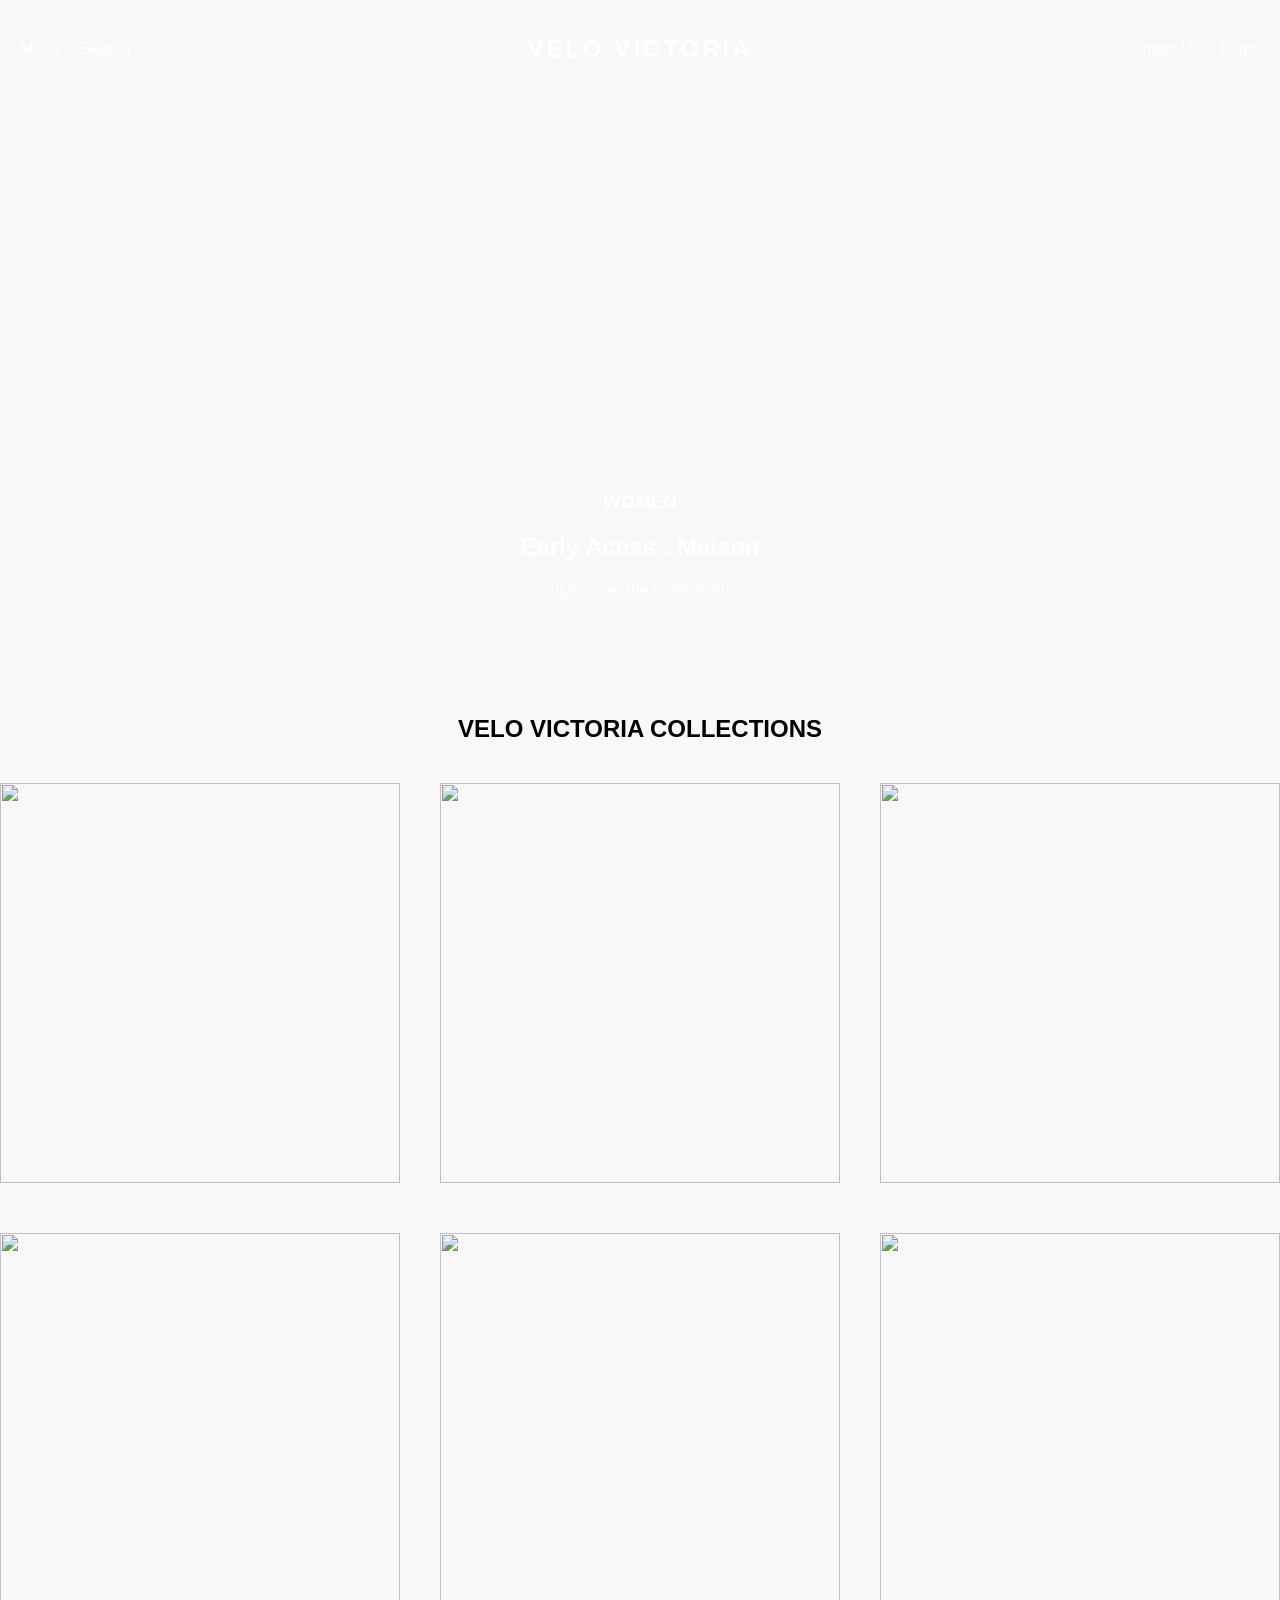
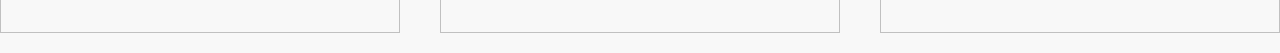
==== html/index.html @ 43c8db81 "adding Velo-victoria intial Html files" ====
<!DOCTYPE html>
<html lang="en">
<head>
  <meta charset="UTF-8">
  <meta name="viewport" content="width=device-width, initial-scale=1.0">
  <title>Velo Victoria</title>
  <link rel="stylesheet" href="../css/style.css">
</head>

<body>
  <nav>
    
    <div class="left">
      <a href="menu.html">Menu</a>
      <a href="search.html">Search</a>
    </div>

    <h1 class="logo">VELO VICTORIA</h1>

    <div class="right">
      <a href="contact.html">Contact Us</a>
      <a href="login.html">Login</a>
    </div>
    
  </nav>
    <div class="hero">
        <section class="hero-text">
       
        <h3> WOMEN</h3>
        <h2>Early Acess : Maison</h2>
        <div class="discover">
        <a href="collection.html" >[Discover the collection]</a>
        </div>
        </section>
    </div>
        <section class="collections">
        <h1>VELO VICTORIA COLLECTIONS</h1>
        <div class="items">
        
        <img src="../pictures/bag.jpg" alt=""> 
        <img src="../pictures/perfume.jpg" alt="">
        <img src="../pictures/sunglasses.jpg" alt="">
        
      
        
        <img src="../pictures/belt.jpg" alt="">
        <img src="../pictures/jewellery.jpg" alt="">
        <img src="../pictures/watch.jpg" alt="">
        
        </div>
        </section>



</body>
</html>
---- css/style.css ----
body {
  margin: 0;
  font-family: Arial, sans-serif;
}

nav {
  position: absolute;
  top: 20px;
  width: 100%;
  display: flex;
  align-items: center;
  padding: 0px;
  z-index: 100;
  margin-top: 20px;
  
}



.left {
  display: flex;
  gap: 20px;
  margin-left: 20px;
}


.right {
  margin-left: 90px;
  display: flex;
  gap: 20px;
  margin-right: 20px;
}

nav a {
  text-decoration: none;
  color: white;
  font-size: 16px;
  
}


.logo {
  position: absolute;
  left: 50%;
  transform: translateX(-50%);
  color: white;
  letter-spacing: 3px;
}
.navcolor:hover{
  color: black;
}

.hero {

  position: relative;
  height: 75vh;
  background-image: url('../pictures/model.jpg');
  background-size: cover;
  background-position: center 30%;  
  background-repeat: no-repeat;
}
.hero-text {
  position: absolute;
  top: 70%;           
  left: 50%;
  transform: translateX(-50%);
  text-align: center;
  color: white;
}
.collections{
  display: flex;
    flex-direction: column;
    align-items: center;
}
.collections h1{
   
    text-align: center;
    width: 100%;
    margin: 100%;
    margin: 40px 0;
}
.items{
    display: flex;
    justify-content: space-between;
    gap: 30px;
    flex-wrap: wrap;
  
}

.items img{
    width: 400px;
    height: 400px;
    margin-bottom: 20px;
}
.items img{
    width: 400px;
    transition: transform 0.3s;
}
.items img:hover {
    transform: scale(1.1);
}
.discover a{
    color: white;
}
body {
  margin: 0;
  font-family: Arial, sans-serif;
  background: #f8f8f8;
}

/* NAVBAR */
.navbar {
  display: flex;
  align-items: center;
  padding: 20px 40px;
  background: peachpuff;
}

.left {
  display: flex;
  gap: 20px;
}

.center {
  margin: auto;
  font-weight: bold;
  letter-spacing: 2px;
  color: white;
}

.right {
  margin-left: auto;
}

.navbar a {
  text-decoration: none;
  color: white;
}


/* MAIN CONTAINER */
.container {
  display: flex;
  justify-content: space-between;
  padding: 60px;
  gap: 60px;
  margin-top: 50px ;
}

/* FORM */
.form {
  width: 60%;
}

.field {
  margin-bottom: 20px;
}

.row {
  display: flex;
  gap: 60px;
}

.form label {
  font-size: 14px;
  color: #828181;
  display: block;
  margin-bottom: 5px;
}

.form input,
.form textarea {
  width: 100%;
  padding: 12px;
  border: 1px solid #e5e5e5;
  background: #fff;
  outline: none;
  box-shadow: 0 2px 6px rgba(0,0,0,0.05);
  transition: 0.3s;
}

.form textarea {
  height: 120px;
  resize: none;
}

.form input:focus,
.form textarea:focus {
  border-color: #c7a17a;
}

/* BUTTON */
button {
  background: black;
  color: white;
  padding: 12px 30px;
  border: none;
  letter-spacing: 1px;
  cursor: pointer;
  transition: 0.3s;
  display: block;
  margin: 20px auto;
}

button:hover {
  background: #333;
}

/* RIGHT SIDE */
.contact {
  width: 35%;
}

.contact h1 {
  margin-bottom: 20px;
  font-weight: 500;
}

.contact p {
  margin-bottom: 20px;
  line-height: 1.6;
}
.login_interface{
  
  text-align: center;
  margin-top: 150px;
}
.login_field{
 margin-bottom: 20px;
 display: block;
}

.login_input input {
  display: block;
  margin: 10px auto;
  padding: 9px;
  width: 500px;
  
}
.signup {
  text-decoration: none;
  color: orange;
  text-shadow: grey;
}
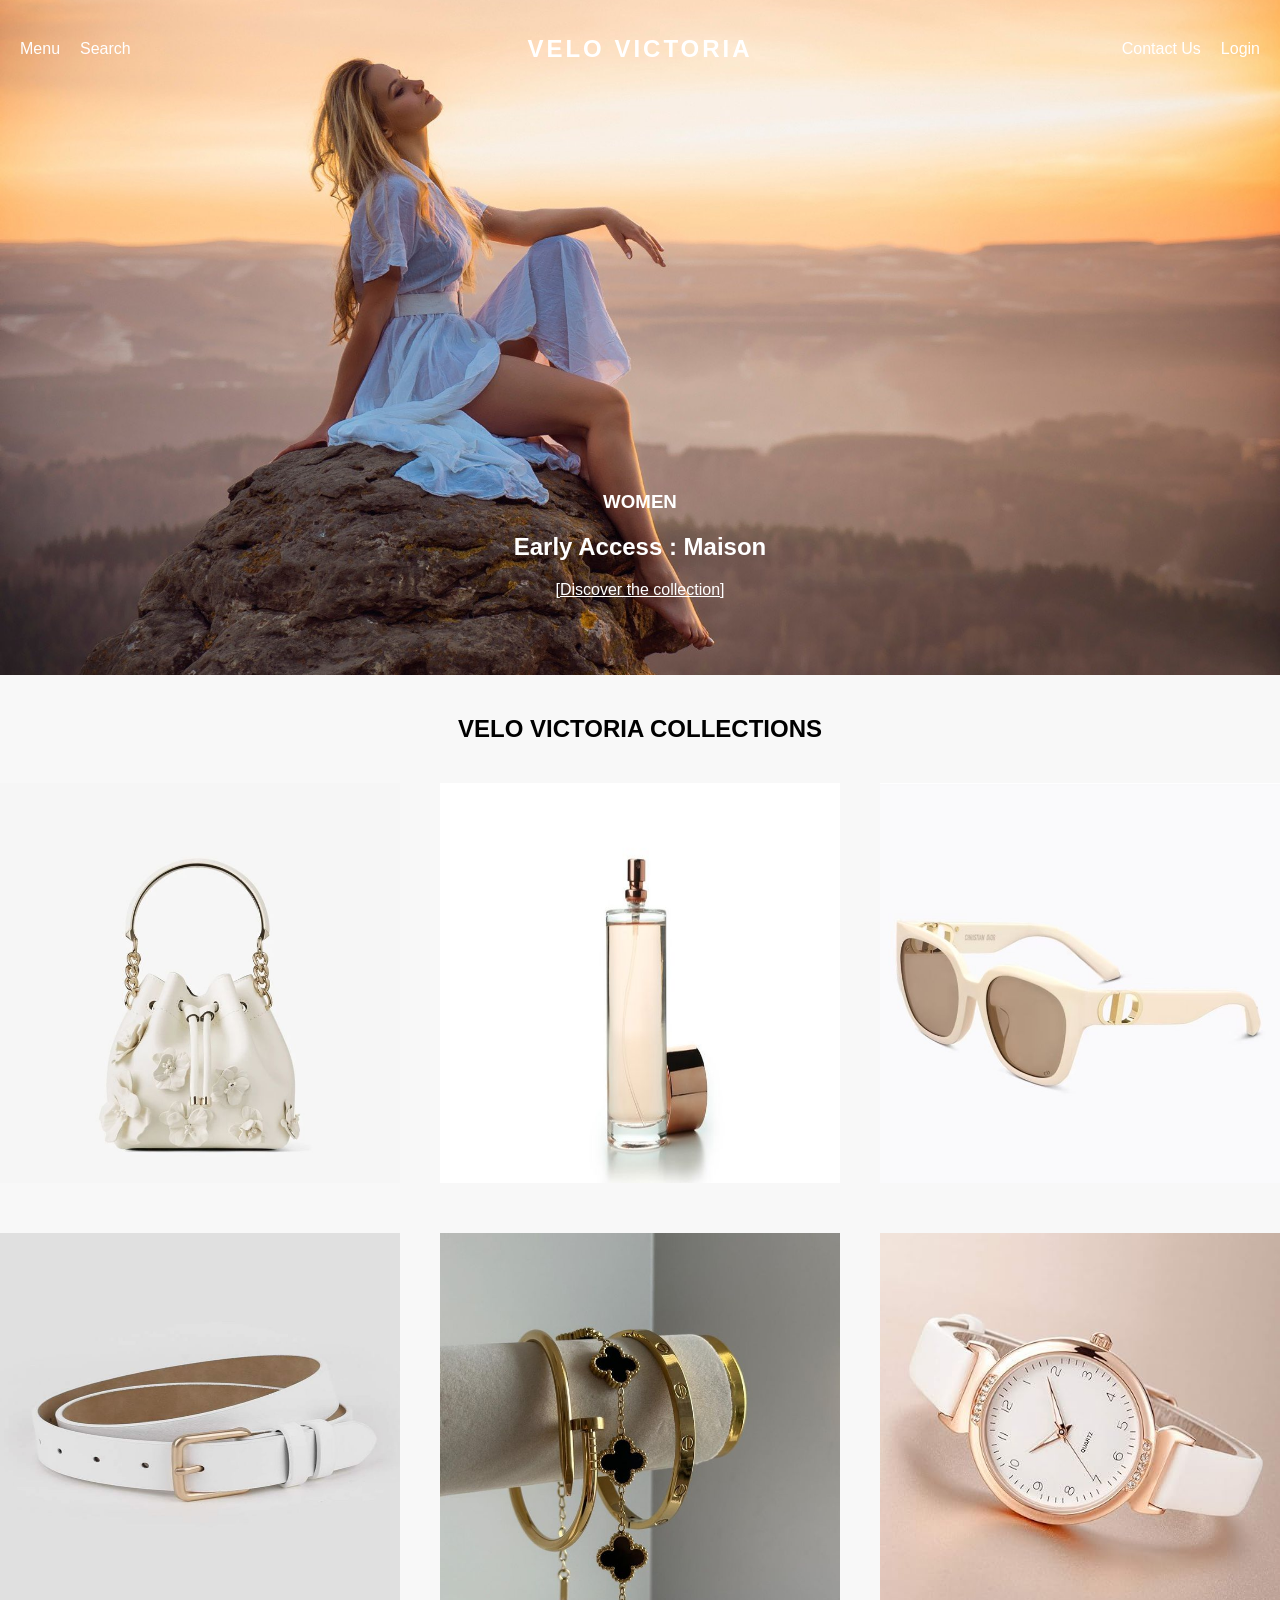
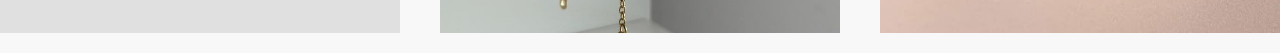
==== commit b5697bb0: "Adding files of Velo-Victoria" ====
--- a/html/index.html
+++ b/html/index.html
@@ -27,7 +27,7 @@
         <section class="hero-text">
        
         <h3> WOMEN</h3>
-        <h2>Early Acess : Maison</h2>
+        <h2>Early Access : Maison</h2>
         <div class="discover">
         <a href="collection.html" >[Discover the collection]</a>
         </div>
